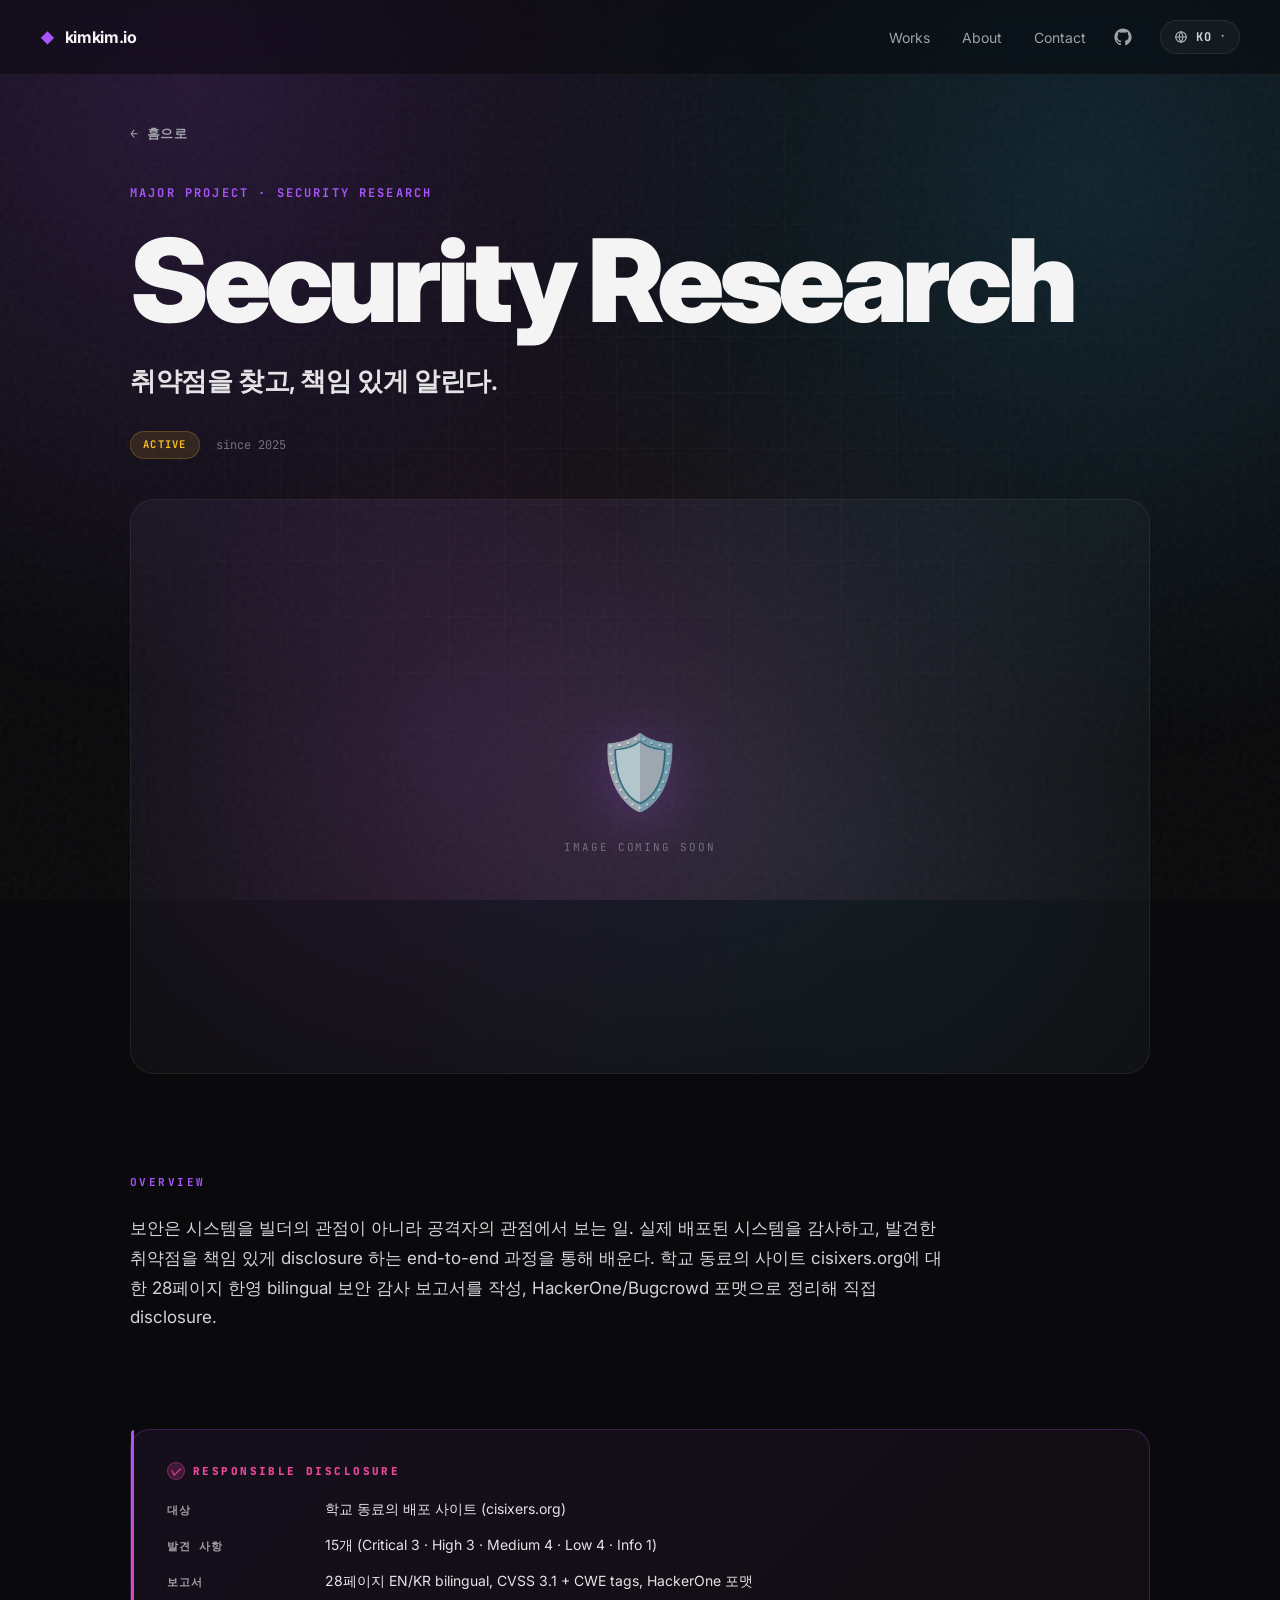
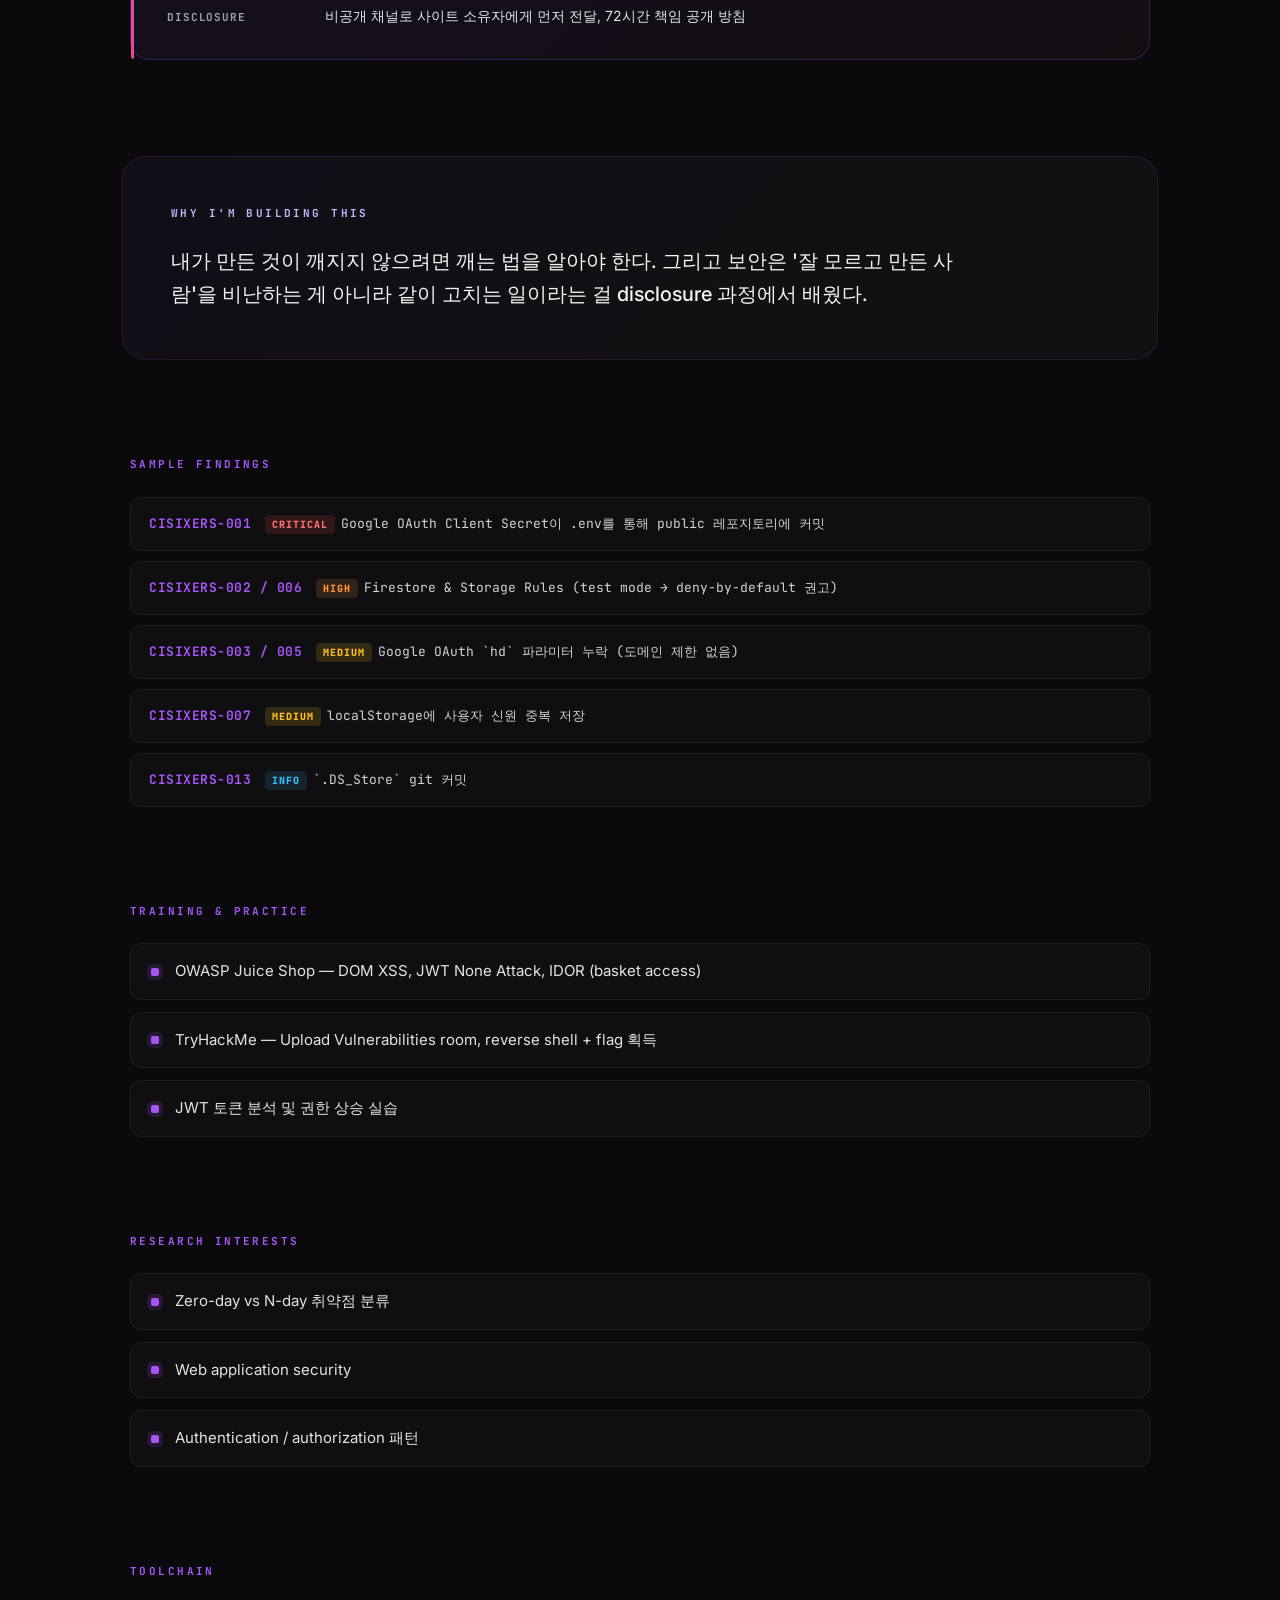
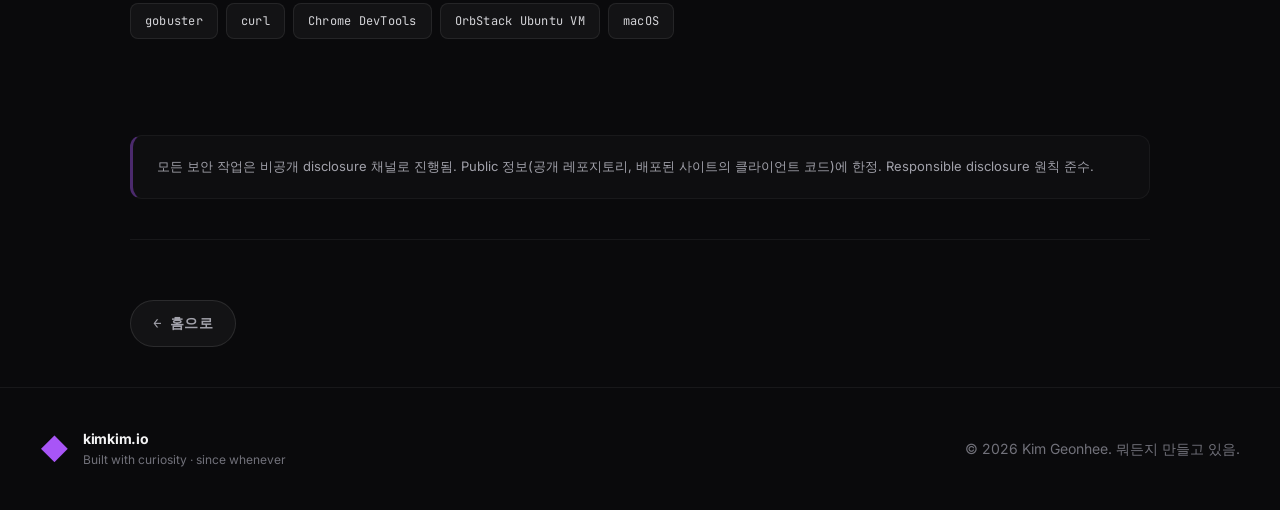
==== works/cybersecurity/index.html @ c0272403 "feat(phase2 step2): Orion · Cybersecurity · Hardware deep-dive 3종 작성 — Phase 2 종결 신규 컴포넌트 (deep-dive" ====
<!DOCTYPE html>
<html lang="ko">
<head>
<meta charset="UTF-8" />
<meta name="viewport" content="width=device-width, initial-scale=1.0" />
<title>Security Research — Kimkim.io</title>
<meta name="description" content="Finding vulnerabilities. Disclosing responsibly. 28-page bilingual audit on a peer's deployed website." />
<link rel="icon" type="image/png" href="/favicon.png" />
<link rel="apple-touch-icon" href="/favicon.png" />
<link rel="preconnect" href="https://fonts.googleapis.com">
<link rel="preconnect" href="https://fonts.gstatic.com" crossorigin>
<link href="https://fonts.googleapis.com/css2?family=Inter:wght@400;500;700;900&family=Pretendard:wght@400;500;700;900&family=JetBrains+Mono:wght@400;700&display=swap" rel="stylesheet">
<link rel="stylesheet" href="/styles.css" />
</head>
<body>

<div class="bg-grid"></div>
<div class="bg-gradient"></div>
<div class="bg-noise"></div>

<nav class="nav nav-placeholder" id="navHost" data-partial="/partials/nav.html"></nav>

<main class="deep-dive">

  <a href="/" class="deep-back">← <span data-i18n="deep.back">홈으로</span></a>

  <!-- hero -->
  <header class="deep-hero">
    <div class="deep-caption" data-i18n="cyber.caption">MAJOR PROJECT · SECURITY RESEARCH</div>
    <h1 class="deep-title">Security Research</h1>
    <p class="deep-subtitle" data-i18n="cyber.subtitle">취약점을 찾고, 책임 있게 알린다.</p>
    <div class="deep-meta">
      <span class="deep-status-badge deep-status-progress">ACTIVE</span>
      <span class="deep-year">since 2025</span>
    </div>
    <div class="deep-hero-visual">
      <div class="deep-visual-placeholder">
        <span class="deep-visual-emoji">🛡️</span>
        <span class="deep-visual-label">Image coming soon</span>
      </div>
    </div>
  </header>

  <!-- overview -->
  <section class="deep-section">
    <div class="deep-section-eyebrow">OVERVIEW</div>
    <p class="deep-prose" data-i18n="cyber.overview">보안은 시스템을 빌더의 관점이 아니라 공격자의 관점에서 보는 일. 실제 배포된 시스템을 감사하고, 발견한 취약점을 책임 있게 disclosure 하는 end-to-end 과정을 통해 배운다. 학교 동료의 사이트 cisixers.org에 대한 28페이지 한영 bilingual 보안 감사 보고서를 작성, HackerOne/Bugcrowd 포맷으로 정리해 직접 disclosure.</p>
  </section>

  <!-- RESPONSIBLE DISCLOSURE callout -->
  <aside class="deep-disclosure">
    <div class="deep-disclosure-eyebrow">RESPONSIBLE DISCLOSURE</div>
    <dl class="deep-disclosure-rows">
      <div class="deep-disclosure-row">
        <dt data-i18n="cyber.disclosure.target.label">대상</dt>
        <dd data-i18n="cyber.disclosure.target.value">학교 동료의 배포 사이트 (cisixers.org)</dd>
      </div>
      <div class="deep-disclosure-row">
        <dt data-i18n="cyber.disclosure.findings.label">발견 사항</dt>
        <dd data-i18n="cyber.disclosure.findings.value">15개 (Critical 3 · High 3 · Medium 4 · Low 4 · Info 1)</dd>
      </div>
      <div class="deep-disclosure-row">
        <dt data-i18n="cyber.disclosure.report.label">보고서</dt>
        <dd data-i18n="cyber.disclosure.report.value">28페이지 EN/KR bilingual, CVSS 3.1 + CWE tags, HackerOne 포맷</dd>
      </div>
      <div class="deep-disclosure-row">
        <dt data-i18n="cyber.disclosure.handoff.label">Disclosure</dt>
        <dd data-i18n="cyber.disclosure.handoff.value">비공개 채널로 사이트 소유자에게 먼저 전달, 72시간 책임 공개 방침</dd>
      </div>
    </dl>
  </aside>

  <!-- why -->
  <section class="deep-section deep-why">
    <div class="deep-section-eyebrow">WHY I'M BUILDING THIS</div>
    <p class="deep-prose deep-prose-large" data-i18n="cyber.why">내가 만든 것이 깨지지 않으려면 깨는 법을 알아야 한다. 그리고 보안은 '잘 모르고 만든 사람'을 비난하는 게 아니라 같이 고치는 일이라는 걸 disclosure 과정에서 배웠다.</p>
  </section>

  <!-- sample findings -->
  <section class="deep-section">
    <div class="deep-section-eyebrow">SAMPLE FINDINGS</div>
    <ul class="deep-findings">
      <li class="deep-finding">
        <span class="deep-finding-id">CISIXERS-001</span>
        <span><span class="deep-finding-sev critical">CRITICAL</span><span data-i18n="cyber.finding1">Google OAuth Client Secret이 .env를 통해 public 레포지토리에 커밋</span></span>
      </li>
      <li class="deep-finding">
        <span class="deep-finding-id">CISIXERS-002 / 006</span>
        <span><span class="deep-finding-sev high">HIGH</span><span data-i18n="cyber.finding2">Firestore & Storage Rules (test mode → deny-by-default 권고)</span></span>
      </li>
      <li class="deep-finding">
        <span class="deep-finding-id">CISIXERS-003 / 005</span>
        <span><span class="deep-finding-sev medium">MEDIUM</span><span data-i18n="cyber.finding3">Google OAuth `hd` 파라미터 누락 (도메인 제한 없음)</span></span>
      </li>
      <li class="deep-finding">
        <span class="deep-finding-id">CISIXERS-007</span>
        <span><span class="deep-finding-sev medium">MEDIUM</span><span data-i18n="cyber.finding4">localStorage에 사용자 신원 중복 저장</span></span>
      </li>
      <li class="deep-finding">
        <span class="deep-finding-id">CISIXERS-013</span>
        <span><span class="deep-finding-sev info">INFO</span><span data-i18n="cyber.finding5">`.DS_Store` git 커밋</span></span>
      </li>
    </ul>
  </section>

  <!-- training & practice -->
  <section class="deep-section">
    <div class="deep-section-eyebrow">TRAINING & PRACTICE</div>
    <ul class="deep-feature-list">
      <li data-i18n="cyber.train1">OWASP Juice Shop — DOM XSS, JWT None Attack, IDOR (basket access)</li>
      <li data-i18n="cyber.train2">TryHackMe — Upload Vulnerabilities room, reverse shell + flag 획득</li>
      <li data-i18n="cyber.train3">JWT 토큰 분석 및 권한 상승 실습</li>
    </ul>
  </section>

  <!-- research interests -->
  <section class="deep-section">
    <div class="deep-section-eyebrow">RESEARCH INTERESTS</div>
    <ul class="deep-feature-list">
      <li data-i18n="cyber.research1">Zero-day vs N-day 취약점 분류</li>
      <li data-i18n="cyber.research2">Web application security</li>
      <li data-i18n="cyber.research3">Authentication / authorization 패턴</li>
    </ul>
  </section>

  <!-- toolchain -->
  <section class="deep-section">
    <div class="deep-section-eyebrow">TOOLCHAIN</div>
    <div class="deep-stack">
      <span>gobuster</span>
      <span>curl</span>
      <span>Chrome DevTools</span>
      <span>OrbStack Ubuntu VM</span>
      <span>macOS</span>
    </div>
  </section>

  <!-- ethics note -->
  <aside class="deep-ethics" data-i18n="cyber.ethics">
    모든 보안 작업은 비공개 disclosure 채널로 진행됨. Public 정보(공개 레포지토리, 배포된 사이트의 클라이언트 코드)에 한정. Responsible disclosure 원칙 준수.
  </aside>

  <div class="deep-back-foot">
    <a href="/" class="deep-back-btn">← <span data-i18n="deep.back">홈으로</span></a>
  </div>

</main>

<footer class="footer footer-placeholder" id="footerHost" data-partial="/partials/footer.html"></footer>

<script src="/main.js"></script>
</body>
</html>
---- styles.css ----
/* ===== reset ===== */
*, *::before, *::after { box-sizing: border-box; margin: 0; padding: 0; }
html { scroll-behavior: smooth; }
body {
  font-family: 'Pretendard', 'Inter', -apple-system, BlinkMacSystemFont, sans-serif;
  background: #0a0a0c;
  color: #f4f4f5;
  line-height: 1.5;
  overflow-x: hidden;
  -webkit-font-smoothing: antialiased;
}
a { color: inherit; text-decoration: none; }
button { font: inherit; cursor: pointer; border: none; background: none; color: inherit; }

/* ===== background layers ===== */
.bg-grid {
  position: fixed; inset: 0; z-index: -3;
  background-image:
    linear-gradient(rgba(255,255,255,0.025) 1px, transparent 1px),
    linear-gradient(90deg, rgba(255,255,255,0.025) 1px, transparent 1px);
  background-size: 56px 56px;
  mask-image: radial-gradient(ellipse at center, black 30%, transparent 80%);
}
.bg-gradient {
  position: fixed; inset: 0; z-index: -2; pointer-events: none;
  background:
    radial-gradient(circle at 15% 10%, rgba(168, 85, 247, 0.18), transparent 45%),
    radial-gradient(circle at 85% 20%, rgba(56, 189, 248, 0.15), transparent 45%),
    radial-gradient(circle at 50% 90%, rgba(244, 114, 182, 0.12), transparent 50%);
}
.bg-noise {
  position: fixed; inset: 0; z-index: -1; pointer-events: none; opacity: 0.04;
  background-image: url("data:image/svg+xml,%3Csvg viewBox='0 0 200 200' xmlns='http://www.w3.org/2000/svg'%3E%3Cfilter id='n'%3E%3CfeTurbulence type='fractalNoise' baseFrequency='0.85' numOctaves='2'/%3E%3C/filter%3E%3Crect width='100%25' height='100%25' filter='url(%23n)'/%3E%3C/svg%3E");
}

/* ===== partial placeholders (FOUC prevention) ===== */
.nav-placeholder { min-height: 65px; }
.footer-placeholder { min-height: 88px; }
@media (max-width: 900px) {
  .nav-placeholder { min-height: 56px; }
  .footer-placeholder { min-height: 120px; }
}

/* ===== hero load animation ===== */
@keyframes heroFadeUp {
  from { opacity: 0; transform: translateY(28px); }
  to   { opacity: 1; transform: translateY(0); }
}
.nav,
.hero-eyebrow,
.hero-title .line,
.hero-sub,
.hero-cta,
.hero-stats {
  opacity: 0;
  animation: heroFadeUp .9s cubic-bezier(.2,.7,.3,1) forwards;
}
.nav                            { animation-delay: 0.05s; }
.hero-eyebrow                   { animation-delay: 0.20s; }
.hero-title .line:nth-child(1)  { animation-delay: 0.32s; }
.hero-title .line:nth-child(2)  { animation-delay: 0.46s; }
.hero-sub                       { animation-delay: 0.62s; }
.hero-cta                       { animation-delay: 0.76s; }
.hero-stats                     { animation-delay: 0.90s; }
@media (prefers-reduced-motion: reduce) {
  .nav, .hero-eyebrow, .hero-title .line, .hero-sub, .hero-cta, .hero-stats {
    opacity: 1; transform: none; animation: none;
  }
}

/* ===== nav ===== */
.nav {
  position: fixed; top: 0; left: 0; right: 0; z-index: 50;
  display: flex; justify-content: space-between; align-items: center;
  padding: 20px 40px;
  backdrop-filter: blur(20px) saturate(140%);
  background: rgba(10,10,12,0.55);
  border-bottom: 1px solid rgba(255,255,255,0.05);
}
.logo { display: flex; align-items: center; gap: 10px; font-weight: 700; font-size: 16px; letter-spacing: -0.02em; }
.logo-mark { color: #a855f7; font-size: 14px; animation: spin 8s linear infinite; display: inline-block; }
.logo-mark.big { font-size: 28px; }
@keyframes spin { to { transform: rotate(360deg); } }
.nav-right { display: flex; align-items: center; gap: 20px; }
.nav-github {
  display: inline-flex; align-items: center; justify-content: center;
  width: 34px; height: 34px;
  border-radius: 999px;
  color: #a1a1aa;
  background: transparent;
  border: 1px solid transparent;
  transition: color .2s, background .2s, border-color .2s, transform .2s;
}
.nav-github:hover {
  color: #fff;
  background: rgba(255,255,255,0.06);
  border-color: rgba(255,255,255,0.12);
  transform: translateY(-1px);
}
.nav-github svg { display: block; }
.nav-links { display: flex; gap: 32px; }
.nav-links a { font-size: 14px; color: #a1a1aa; transition: color .2s; }
.nav-links a:hover { color: #fff; }

/* ===== language switcher ===== */
.lang-switcher { position: relative; }
.lang-btn {
  display: inline-flex; align-items: center; gap: 8px;
  padding: 7px 13px;
  border-radius: 999px;
  background: rgba(255,255,255,0.04);
  border: 1px solid rgba(255,255,255,0.08);
  color: #d4d4d8;
  font-size: 12px;
  font-weight: 700;
  letter-spacing: 0.08em;
  font-family: 'JetBrains Mono', monospace;
  cursor: pointer;
  transition: background .2s, border-color .2s, color .2s;
}
.lang-btn:hover, .lang-btn[aria-expanded="true"] {
  background: rgba(255,255,255,0.08);
  border-color: rgba(255,255,255,0.18);
  color: #fff;
}
.lang-icon { display: inline-flex; align-items: center; opacity: 0.85; }
.lang-caret { font-size: 9px; opacity: 0.7; transition: transform .2s; }
.lang-btn[aria-expanded="true"] .lang-caret { transform: rotate(180deg); }

.lang-menu {
  position: absolute; top: calc(100% + 10px); right: 0;
  list-style: none;
  min-width: 200px;
  padding: 8px;
  background: rgba(15, 15, 18, 0.92);
  backdrop-filter: blur(20px) saturate(140%);
  border: 1px solid rgba(255,255,255,0.08);
  border-radius: 14px;
  box-shadow: 0 18px 50px rgba(0,0,0,0.5), 0 2px 8px rgba(0,0,0,0.3);
  z-index: 60;
  opacity: 0; transform: translateY(-6px);
  transition: opacity .18s ease, transform .18s ease;
  pointer-events: none;
}
.lang-switcher.open .lang-menu { opacity: 1; transform: translateY(0); pointer-events: auto; }
.lang-menu[hidden] { display: none; }
.lang-option {
  display: flex; align-items: center; gap: 18px;
  width: 100%;
  padding: 12px 14px;
  border-radius: 10px;
  background: transparent;
  color: #d4d4d8;
  font-size: 14px;
  font-weight: 500;
  text-align: left;
  cursor: pointer;
  transition: background .15s;
}
.lang-option:hover { background: rgba(255,255,255,0.06); }
.lang-option .lang-code {
  font-family: 'JetBrains Mono', monospace;
  font-size: 11px;
  font-weight: 700;
  letter-spacing: 0.12em;
  color: #f59e0b;
  min-width: 24px;
}
.lang-option .lang-name { color: #f4f4f5; }
.lang-option[aria-current="true"] { background: rgba(245, 158, 11, 0.08); }
.lang-option[aria-current="true"] .lang-name { color: #fff; }

/* ===== hero ===== */
.hero {
  position: relative;
  min-height: 100vh;
  display: flex; flex-direction: column; justify-content: center;
  padding: 140px 40px 80px;
  max-width: 1400px; margin: 0 auto;
}
.hero-bg {
  position: absolute;
  inset: -1px 0 0 0;
  z-index: -1;
  overflow: hidden;
  /* extend beyond hero edges to span full viewport width */
  left: 50%; right: 50%;
  margin-left: -50vw; margin-right: -50vw;
  width: 100vw;
  pointer-events: none;
}
.hero-bg img {
  width: 100%; height: 100%;
  object-fit: cover;
  object-position: center;
  filter: grayscale(25%) brightness(0.48) contrast(1.05) saturate(0.85) blur(2px);
  /* expand slightly so blur edges don't show */
  transform: scale(1.03);
}
.hero-bg-vignette {
  position: absolute; inset: 0;
  background:
    /* stronger radial vignette */
    radial-gradient(ellipse 70% 65% at 50% 45%, transparent 0%, rgba(10,10,12,0.55) 55%, rgba(10,10,12,0.9) 85%, #0a0a0c 100%),
    /* bottom fade so works section blends in */
    linear-gradient(180deg, transparent 0%, transparent 50%, rgba(10,10,12,0.6) 75%, rgba(10,10,12,0.95) 90%, #0a0a0c 100%),
    /* brand color tint */
    linear-gradient(135deg, rgba(168,85,247,0.14) 0%, transparent 45%, rgba(56,189,248,0.08) 100%);
}
.hero-eyebrow {
  display: inline-flex; align-items: center; gap: 10px;
  padding: 8px 16px; border-radius: 999px;
  background: rgba(255,255,255,0.04);
  border: 1px solid rgba(255,255,255,0.08);
  font-size: 13px; color: #d4d4d8;
  width: fit-content;
  margin-bottom: 32px;
}
.dot {
  width: 7px; height: 7px; border-radius: 50%;
  background: #4ade80;
  box-shadow: 0 0 12px #4ade80;
  animation: pulse 1.6s ease-in-out infinite;
}
@keyframes pulse {
  0%, 100% { opacity: 1; }
  50% { opacity: 0.4; }
}
.hero-title {
  font-size: clamp(48px, 9vw, 144px);
  font-weight: 900;
  line-height: 0.95;
  letter-spacing: -0.045em;
  margin-bottom: 36px;
}
.line { display: block; }
.gradient {
  background: linear-gradient(135deg, #a855f7 0%, #ec4899 40%, #38bdf8 100%);
  -webkit-background-clip: text;
  background-clip: text;
  color: transparent;
  background-size: 200% 200%;
  animation: gradient-shift 6s ease infinite;
}
@keyframes gradient-shift {
  0%, 100% { background-position: 0% 50%; }
  50% { background-position: 100% 50%; }
}
.hero-sub {
  font-size: clamp(16px, 1.6vw, 20px);
  color: #a1a1aa;
  max-width: 580px;
  margin-bottom: 48px;
  line-height: 1.6;
}
.hero-cta { display: flex; gap: 14px; margin-bottom: 80px; flex-wrap: wrap; }
.btn {
  display: inline-flex; align-items: center; gap: 10px;
  padding: 16px 28px; border-radius: 999px;
  font-size: 15px; font-weight: 600;
  transition: all .25s ease;
}
.btn-primary {
  background: #fff; color: #0a0a0c;
}
.btn-primary:hover {
  background: #f4f4f5;
  transform: translateY(-2px);
  box-shadow: 0 12px 30px rgba(255,255,255,0.15);
}
.btn-ghost {
  background: rgba(255,255,255,0.05);
  border: 1px solid rgba(255,255,255,0.1);
  color: #fff;
}
.btn-ghost:hover {
  background: rgba(255,255,255,0.08);
  border-color: rgba(255,255,255,0.2);
}
.arrow { transition: transform .25s ease; }
.btn:hover .arrow { transform: translateX(4px); }

.hero-stats {
  display: flex; gap: 64px;
  border-top: 1px solid rgba(255,255,255,0.08);
  padding-top: 32px;
}
.stat-num {
  font-size: 36px; font-weight: 900;
  letter-spacing: -0.04em;
  font-family: 'JetBrains Mono', monospace;
}
.stat-label {
  font-size: 12px; color: #71717a;
  text-transform: uppercase;
  letter-spacing: 0.15em;
  margin-top: 4px;
}

/* ===== ticker ===== */
.ticker {
  overflow: hidden;
  border-top: 1px solid rgba(255,255,255,0.08);
  border-bottom: 1px solid rgba(255,255,255,0.08);
  padding: 28px 0;
  background: rgba(255,255,255,0.015);
}
.ticker-track {
  display: flex; gap: 48px;
  white-space: nowrap;
  animation: ticker 40s linear infinite;
  font-size: 22px; font-weight: 700;
  letter-spacing: -0.01em;
}
.ticker-track span:nth-child(even) {
  color: #a855f7;
}
@keyframes ticker {
  to { transform: translateX(-50%); }
}

/* ===== sections ===== */
.section-header {
  max-width: 1400px; margin: 0 auto;
  padding: 0 40px;
  margin-bottom: 60px;
}
.section-eyebrow {
  font-size: 12px;
  color: #a855f7;
  letter-spacing: 0.2em;
  font-weight: 700;
  margin-bottom: 16px;
  font-family: 'JetBrains Mono', monospace;
}
.section-title {
  font-size: clamp(40px, 6vw, 72px);
  font-weight: 900;
  letter-spacing: -0.04em;
  line-height: 1;
}
.section-sub {
  color: #a1a1aa;
  margin-top: 16px;
  font-size: 18px;
}

/* ===== filter toggle ===== */
.filter-toggle {
  display: inline-flex; align-items: center; gap: 10px;
  margin-top: 24px;
  padding: 10px 18px;
  border-radius: 999px;
  background: rgba(255,255,255,0.04);
  border: 1px solid rgba(255,255,255,0.1);
  color: #d4d4d8;
  font-size: 13px;
  font-weight: 600;
  letter-spacing: -0.01em;
  font-family: 'Pretendard', 'Inter', sans-serif;
  cursor: pointer;
  transition: background .25s ease, border-color .25s ease, color .25s ease;
}
.filter-toggle:hover {
  background: rgba(255,255,255,0.08);
  border-color: rgba(255,255,255,0.2);
}
.filter-toggle .filter-dot {
  width: 8px; height: 8px; border-radius: 50%;
  background: #71717a;
  transition: background .25s ease, box-shadow .25s ease;
}
.filter-toggle[aria-pressed="true"] {
  background: rgba(74, 222, 128, 0.12);
  border-color: rgba(74, 222, 128, 0.35);
  color: #4ade80;
}
.filter-toggle[aria-pressed="true"] .filter-dot {
  background: #4ade80;
  box-shadow: 0 0 12px #4ade80;
}

/* ===== impact metrics ===== */
.impact {
  padding: 100px 0 40px;
}
.impact .section-header {
  margin-bottom: 40px;
}
.impact-grid {
  display: grid;
  grid-template-columns: repeat(5, 1fr);
  gap: 14px;
  max-width: 1400px;
  margin: 0 auto;
  padding: 0 40px;
}
.impact-card {
  position: relative;
  padding: 28px 22px;
  border-radius: 20px;
  background: rgba(255,255,255,0.025);
  border: 1px solid rgba(255,255,255,0.06);
  transition: background .25s, border-color .25s, transform .25s;
}
.impact-card:hover {
  background: rgba(255,255,255,0.05);
  border-color: rgba(255,255,255,0.14);
  transform: translateY(-3px);
}
.impact-num {
  font-family: 'JetBrains Mono', monospace;
  font-size: clamp(32px, 3.8vw, 52px);
  font-weight: 900;
  line-height: 1;
  letter-spacing: -0.04em;
  background: linear-gradient(135deg, #fff 0%, #a855f7 65%, #ec4899 100%);
  -webkit-background-clip: text;
  background-clip: text;
  color: transparent;
  margin-bottom: 14px;
}
.impact-num-suffix {
  font-size: 0.55em;
  color: #a855f7;
  -webkit-text-fill-color: #a855f7;
  margin-left: 2px;
}
.impact-label {
  font-size: 13px;
  font-weight: 700;
  color: #f4f4f5;
  letter-spacing: -0.01em;
  margin-bottom: 4px;
  line-height: 1.3;
}
.impact-meta {
  font-size: 11px;
  color: #71717a;
  font-family: 'JetBrains Mono', monospace;
  letter-spacing: 0.04em;
}

/* ===== major projects ===== */
.major {
  padding: 80px 0;
}
.major-grid {
  display: grid;
  grid-template-columns: repeat(2, 1fr);
  gap: 20px;
  max-width: 1400px;
  margin: 0 auto;
  padding: 0 40px;
}
.major-card {
  position: relative;
  display: flex;
  flex-direction: column;
  min-height: 340px;
  padding: 36px 36px 32px;
  border-radius: 28px;
  background: rgba(255,255,255,0.03);
  border: 1px solid rgba(255,255,255,0.08);
  overflow: hidden;
  isolation: isolate;
  transition: all .35s cubic-bezier(.2,.7,.3,1);
}
.major-card::before {
  content: '';
  position: absolute; inset: 0;
  background: radial-gradient(circle at var(--mx, 70%) var(--my, 20%), rgba(168,85,247,0.22), transparent 55%);
  opacity: 0; transition: opacity .3s;
  z-index: -1;
}
.major-card:hover {
  transform: translateY(-5px);
  background: rgba(255,255,255,0.05);
  border-color: rgba(255,255,255,0.18);
}
.major-card:hover::before { opacity: 1; }
.major-card-emoji {
  font-size: 56px;
  margin-bottom: 22px;
  filter: drop-shadow(0 6px 22px rgba(168,85,247,0.35));
}
.major-card-meta {
  display: flex; justify-content: space-between; align-items: center;
  margin-bottom: 14px;
}
.major-card-year {
  font-size: 12px;
  color: #71717a;
  font-family: 'JetBrains Mono', monospace;
}
.major-card-title {
  font-size: 36px;
  font-weight: 900;
  letter-spacing: -0.035em;
  margin-bottom: 10px;
  line-height: 1.05;
}
.major-card-tagline {
  font-size: 16px;
  font-weight: 600;
  color: #e4e4e7;
  letter-spacing: -0.01em;
  margin-bottom: 12px;
  line-height: 1.45;
}
.major-card-desc {
  font-size: 14px;
  color: #a1a1aa;
  line-height: 1.55;
  margin-bottom: 22px;
}
.major-card-stack {
  display: flex; gap: 6px; flex-wrap: wrap;
  margin-bottom: 22px;
}
.major-card-stack span {
  font-size: 10.5px;
  padding: 4px 9px;
  border-radius: 6px;
  background: rgba(255,255,255,0.04);
  color: #a1a1aa;
  border: 1px solid rgba(255,255,255,0.06);
  font-family: 'JetBrains Mono', monospace;
  letter-spacing: 0.02em;
}
.major-card-cta {
  margin-top: auto;
  display: inline-flex; align-items: center; gap: 8px;
  font-size: 13px;
  font-weight: 700;
  color: #a855f7;
  font-family: 'JetBrains Mono', monospace;
  letter-spacing: 0.08em;
  text-transform: uppercase;
}
.major-card:hover .major-card-cta .arrow { transform: translateX(4px); }
.major-card-cta .arrow { transition: transform .25s ease; }

/* ===== works grid ===== */
.works { padding: 120px 0; }
.grid {
  display: grid;
  grid-template-columns: repeat(3, 1fr);
  gap: 16px;
  max-width: 1400px;
  margin: 0 auto;
  padding: 0 40px;
}
.card {
  position: relative;
  padding: 32px;
  border-radius: 24px;
  background: rgba(255,255,255,0.025);
  border: 1px solid rgba(255,255,255,0.06);
  transition: all .35s cubic-bezier(.2,.7,.3,1);
  overflow: hidden;
  isolation: isolate;
}
.card::before {
  content: '';
  position: absolute; inset: 0;
  background: radial-gradient(circle at var(--mx, 50%) var(--my, 50%), rgba(168,85,247,0.18), transparent 50%);
  opacity: 0; transition: opacity .3s;
  z-index: -1;
}
.card:hover {
  transform: translateY(-4px);
  background: rgba(255,255,255,0.04);
  border-color: rgba(255,255,255,0.14);
}
.card:hover::before { opacity: 1; }

/* filter ON: dim non-playable cards (overrides reveal-on-scroll inline opacity) */
.grid.filter-playable .card:not([data-playable]) {
  opacity: 0.18 !important;
  filter: blur(2.5px) grayscale(60%);
  pointer-events: none;
  user-select: none;
}
.grid.filter-playable .card:not([data-playable])::before { opacity: 0 !important; }

/* filter ON: pull playable cards to the top, push non-playable down */
.grid.filter-playable .card[data-playable] { order: 0; }
.grid.filter-playable .card:not([data-playable]) { order: 1; }

/* fallback FLIP transition for browsers without View Transitions */
.grid .card { transition: transform .55s cubic-bezier(.2,.7,.3,1),
                          opacity .35s ease,
                          filter .35s ease,
                          background .35s ease,
                          border-color .35s ease; }
@media (prefers-reduced-motion: reduce) {
  .grid .card { transition: opacity .2s ease, filter .2s ease !important; }
}

/* View Transitions API: smooth root crossfade for the grid reorder */
@supports (view-transition-name: none) {
  ::view-transition-old(root),
  ::view-transition-new(root) {
    animation-duration: 0.55s;
    animation-timing-function: cubic-bezier(.2,.7,.3,1);
  }
}
.card-lg { grid-column: span 2; min-height: 320px; }
.card-emoji {
  font-size: 48px;
  margin-bottom: 24px;
  filter: drop-shadow(0 4px 18px rgba(168,85,247,0.3));
}
.card-lg .card-emoji { font-size: 72px; }
.card-meta {
  display: flex; justify-content: space-between; align-items: center;
  margin-bottom: 14px;
}
.tag {
  display: inline-block;
  padding: 4px 10px; border-radius: 999px;
  font-size: 10px; font-weight: 700;
  letter-spacing: 0.12em;
  background: rgba(255,255,255,0.06);
  color: #d4d4d8;
  font-family: 'JetBrains Mono', monospace;
}
.tag-live {
  background: rgba(74, 222, 128, 0.12);
  color: #4ade80;
}
.card-year {
  font-size: 12px;
  color: #71717a;
  font-family: 'JetBrains Mono', monospace;
}
.card-title {
  font-size: 28px;
  font-weight: 800;
  letter-spacing: -0.03em;
  margin-bottom: 6px;
}
.card-lg .card-title { font-size: 40px; }
.card-url {
  display: inline-block;
  font-family: 'JetBrains Mono', monospace;
  font-size: 12px;
  color: #71717a;
  margin-bottom: 14px;
  transition: color .25s ease;
}
.card:hover .card-url { color: #a855f7; }
.card-desc {
  color: #a1a1aa;
  font-size: 15px;
  line-height: 1.55;
  margin-bottom: 24px;
}
.card-lg .card-desc { font-size: 17px; max-width: 480px; }
.card-stack {
  display: flex; gap: 8px; flex-wrap: wrap;
}
.card-stack span {
  font-size: 11px;
  padding: 4px 10px;
  border-radius: 6px;
  background: rgba(255,255,255,0.04);
  color: #a1a1aa;
  border: 1px solid rgba(255,255,255,0.06);
  font-family: 'JetBrains Mono', monospace;
}

.more-soon {
  text-align: center;
  margin-top: 60px;
  color: #71717a;
  font-size: 18px;
  font-weight: 500;
}
.more-soon span {
  color: #a855f7;
  font-size: 24px;
  margin-right: 8px;
}

/* ===== content & beyond ===== */
.beyond {
  padding: 80px 0 120px;
}
.beyond-grid {
  display: grid;
  grid-template-columns: repeat(3, 1fr);
  gap: 16px;
  max-width: 1400px;
  margin: 0 auto;
  padding: 0 40px;
}
.beyond-card {
  position: relative;
  padding: 32px;
  border-radius: 24px;
  background: rgba(255,255,255,0.025);
  border: 1px solid rgba(255,255,255,0.06);
  display: flex; flex-direction: column;
  min-height: 280px;
  transition: all .3s cubic-bezier(.2,.7,.3,1);
}
.beyond-card:hover {
  background: rgba(255,255,255,0.045);
  border-color: rgba(255,255,255,0.14);
  transform: translateY(-3px);
}
.beyond-emoji {
  font-size: 40px;
  margin-bottom: 18px;
  filter: drop-shadow(0 4px 18px rgba(168,85,247,0.28));
}
.beyond-stat {
  position: absolute;
  top: 28px; right: 28px;
  font-family: 'JetBrains Mono', monospace;
  font-size: 28px;
  font-weight: 900;
  letter-spacing: -0.03em;
  background: linear-gradient(135deg, #fff 0%, #a855f7 100%);
  -webkit-background-clip: text;
  background-clip: text;
  color: transparent;
  line-height: 1;
}
.beyond-stat-suffix { font-size: 0.55em; color: #a855f7; -webkit-text-fill-color: #a855f7; }
.beyond-title {
  font-size: 26px;
  font-weight: 800;
  letter-spacing: -0.03em;
  margin-bottom: 8px;
}
.beyond-tagline {
  font-size: 14px;
  font-weight: 600;
  color: #d4d4d8;
  margin-bottom: 10px;
  line-height: 1.45;
}
.beyond-desc {
  font-size: 13.5px;
  color: #a1a1aa;
  line-height: 1.55;
  margin-bottom: 18px;
}
.beyond-meta { margin-top: auto; }
.beyond-meta .tag {
  display: inline-block;
  padding: 4px 10px;
  border-radius: 999px;
  font-size: 10px;
  font-weight: 700;
  letter-spacing: 0.12em;
  background: rgba(255,255,255,0.06);
  color: #d4d4d8;
  font-family: 'JetBrains Mono', monospace;
}

/* ===== beyond card: clickable variant (cube modal trigger) ===== */
.beyond-card-clickable { cursor: pointer; }
.beyond-card-clickable:focus-visible {
  outline: 2px solid #a855f7;
  outline-offset: 4px;
}
.beyond-play-indicator {
  position: absolute;
  top: 24px; right: 24px;
  width: 32px; height: 32px;
  display: flex; align-items: center; justify-content: center;
  border-radius: 50%;
  background: rgba(168, 85, 247, 0.22);
  border: 1px solid rgba(168, 85, 247, 0.42);
  color: #fff;
  opacity: 0;
  transform: translateY(-4px);
  transition: opacity .25s ease, transform .25s ease;
  pointer-events: none;
}
.beyond-play-indicator svg { margin-left: 2px; }
.beyond-card-clickable:hover .beyond-stat,
.beyond-card-clickable:focus-visible .beyond-stat {
  opacity: 0;
  transition: opacity .2s ease;
}
.beyond-card-clickable:hover .beyond-play-indicator,
.beyond-card-clickable:focus-visible .beyond-play-indicator {
  opacity: 1;
  transform: translateY(0);
}

/* ===== cube modal ===== */
.cube-modal {
  position: fixed; inset: 0;
  z-index: 100;
  display: flex; align-items: center; justify-content: center;
  padding: 40px 24px;
}
.cube-modal[hidden] { display: none; }
.cube-modal-backdrop {
  position: absolute; inset: 0;
  background: rgba(0,0,0,0.92);
  backdrop-filter: blur(8px) saturate(120%);
  -webkit-backdrop-filter: blur(8px) saturate(120%);
  opacity: 0;
  animation: cubeBackdropIn .2s ease forwards;
}
.cube-modal-container {
  position: relative;
  z-index: 1;
  width: 90%;
  max-width: 1100px;
  display: flex; flex-direction: column;
  gap: 18px;
  transform: scale(0.95);
  opacity: 0;
  animation: cubeContainerIn .24s cubic-bezier(0.16, 1, 0.3, 1) forwards;
}
.cube-modal.is-closing .cube-modal-backdrop { animation: cubeBackdropOut .18s ease forwards; }
.cube-modal.is-closing .cube-modal-container { animation: cubeContainerOut .18s cubic-bezier(0.16, 1, 0.3, 1) forwards; }
@keyframes cubeBackdropIn  { to { opacity: 1; } }
@keyframes cubeBackdropOut { from { opacity: 1; } to { opacity: 0; } }
@keyframes cubeContainerIn  { to { opacity: 1; transform: scale(1); } }
@keyframes cubeContainerOut { from { opacity: 1; transform: scale(1); } to { opacity: 0; transform: scale(0.95); } }

.cube-modal-close {
  position: absolute;
  top: -44px; right: 0;
  width: 36px; height: 36px;
  display: flex; align-items: center; justify-content: center;
  border-radius: 999px;
  background: rgba(255,255,255,0.08);
  border: 1px solid rgba(255,255,255,0.12);
  color: #fff;
  cursor: pointer;
  transition: background .2s, transform .2s;
}
.cube-modal-close:hover { background: rgba(255,255,255,0.16); transform: scale(1.05); }
.cube-modal-close:focus-visible { outline: 2px solid #a855f7; outline-offset: 2px; }

.cube-modal-header { display: flex; flex-direction: column; gap: 6px; }
.cube-modal-caption {
  font-size: 11px;
  font-weight: 700;
  letter-spacing: 0.18em;
  color: #a855f7;
  font-family: 'JetBrains Mono', monospace;
}
.cube-modal-title {
  font-size: clamp(24px, 3vw, 36px);
  font-weight: 900;
  letter-spacing: -0.03em;
  color: #f4f4f5;
  line-height: 1.05;
}

.cube-modal-tabs { display: flex; gap: 4px; }
.cube-modal-tab {
  position: relative;
  padding: 10px 18px 12px;
  border: 0;
  background: transparent;
  color: #71717a;
  font-size: 13px;
  font-weight: 700;
  letter-spacing: 0.08em;
  font-family: 'JetBrains Mono', monospace;
  cursor: pointer;
  transition: color .2s ease;
}
.cube-modal-tab::after {
  content: '';
  position: absolute;
  left: 18px; right: 18px; bottom: 0;
  height: 2px;
  background: transparent;
  border-radius: 2px;
  transition: background .25s ease;
}
.cube-modal-tab:hover { color: #d4d4d8; }
.cube-modal-tab.is-active { color: #fff; }
.cube-modal-tab.is-active::after { background: #a855f7; }
.cube-modal-tab:focus-visible { outline: 2px solid #a855f7; outline-offset: 2px; border-radius: 4px; }

.cube-modal-player {
  position: relative;
  width: 100%;
  aspect-ratio: 16 / 9;
  border-radius: 16px;
  overflow: hidden;
  background: #000;
  box-shadow: 0 30px 80px rgba(0,0,0,0.6), 0 6px 20px rgba(0,0,0,0.5);
}
.cube-modal-video {
  width: 100%; height: 100%;
  display: block;
  object-fit: contain;
  background: #000;
  transition: opacity .15s ease;
}
.cube-modal-video.is-swapping { opacity: 0; }

body.cube-modal-open { overflow: hidden; }

@media (max-width: 768px) {
  .cube-modal { padding: 0; }
  .cube-modal-container {
    width: 100%;
    height: 100%;
    max-width: none;
    padding: 60px 16px 24px;
    justify-content: center;
    gap: 14px;
  }
  .cube-modal-close { top: 16px; right: 16px; }
  .cube-modal-header { padding: 0 4px; }
  .cube-modal-tabs { padding: 0 4px; }
  .cube-modal-player { border-radius: 12px; }
}

@media (prefers-reduced-motion: reduce) {
  .cube-modal-backdrop, .cube-modal-container { animation-duration: 0.01s !important; }
  .cube-modal-video { transition: none; }
}

/* ===== about ===== */
.about {
  padding: 120px 40px;
  max-width: 1400px;
  margin: 0 auto;
}
.about-grid {
  display: grid;
  grid-template-columns: 1fr 1.4fr;
  gap: 80px;
  align-items: start;
}
.about-right p {
  font-size: 18px;
  color: #d4d4d8;
  line-height: 1.75;
  margin-bottom: 24px;
}
.about-right em {
  color: #a855f7;
  font-style: normal;
  font-weight: 600;
}

/* ===== contact ===== */
.contact {
  padding: 160px 40px;
  text-align: center;
  border-top: 1px solid rgba(255,255,255,0.08);
}
.contact-title {
  font-size: clamp(48px, 8vw, 112px);
  font-weight: 900;
  letter-spacing: -0.045em;
  line-height: 1;
  margin-bottom: 24px;
}
.contact-sub {
  color: #a1a1aa;
  font-size: 18px;
  margin-bottom: 48px;
}
.contact-mail {
  display: inline-flex; align-items: center; gap: 12px;
  font-size: clamp(20px, 3vw, 32px);
  font-weight: 700;
  padding: 18px 36px;
  border-radius: 999px;
  background: rgba(255,255,255,0.04);
  border: 1px solid rgba(255,255,255,0.1);
  transition: all .25s;
  font-family: 'JetBrains Mono', monospace;
}
.contact-mail:hover {
  background: rgba(255,255,255,0.08);
  transform: translateY(-2px);
}
.contact-mail:hover .arrow { transform: translate(4px, -4px); }
.contact-mail-placeholder {
  color: #71717a;
  cursor: default;
  pointer-events: none;
  border-style: dashed;
}
.contact-socials {
  margin-top: 36px;
  color: #71717a;
  font-size: 15px;
}
.contact-socials a {
  color: #d4d4d8;
  transition: color .2s;
}
.contact-socials a:hover { color: #a855f7; }
.contact-socials span { margin: 0 12px; }

/* ===== footer ===== */
.footer {
  display: flex; justify-content: space-between; align-items: center;
  padding: 40px;
  border-top: 1px solid rgba(255,255,255,0.06);
  font-size: 14px;
  color: #71717a;
}
.footer-left {
  display: flex; align-items: center; gap: 14px;
}
.footer-brand {
  color: #f4f4f5;
  font-weight: 700;
  letter-spacing: -0.02em;
}
.footer-tag {
  font-size: 12px;
  margin-top: 2px;
}

/* ============================================
   ===== DEEP-DIVE (project sub-pages) ========
   ============================================ */
.deep-dive {
  max-width: 1100px;
  margin: 0 auto;
  padding: 120px 40px 40px;
}

.deep-back, .deep-back-btn {
  display: inline-flex; align-items: center; gap: 8px;
  font-size: 13px;
  font-weight: 600;
  color: #a1a1aa;
  font-family: 'JetBrains Mono', monospace;
  letter-spacing: 0.04em;
  transition: color .2s, transform .2s;
  margin-bottom: 40px;
}
.deep-back:hover, .deep-back-btn:hover { color: #a855f7; transform: translateX(-2px); }

/* ----- hero block ----- */
.deep-hero { margin-bottom: 100px; }
.deep-caption {
  font-size: 12px;
  font-weight: 700;
  letter-spacing: 0.18em;
  color: #a855f7;
  font-family: 'JetBrains Mono', monospace;
  margin-bottom: 24px;
}
.deep-title {
  font-size: clamp(56px, 9vw, 120px);
  font-weight: 900;
  letter-spacing: -0.045em;
  line-height: 0.95;
  margin-bottom: 28px;
}
.deep-subtitle {
  font-size: clamp(18px, 2.2vw, 26px);
  font-weight: 600;
  color: #e4e4e7;
  line-height: 1.4;
  letter-spacing: -0.015em;
  max-width: 820px;
  margin-bottom: 32px;
}
.deep-meta {
  display: flex; gap: 10px; flex-wrap: wrap; align-items: center;
  margin-bottom: 40px;
}

/* ----- status badges (3 variants) ----- */
.deep-status-badge {
  display: inline-block;
  padding: 5px 12px;
  border-radius: 999px;
  font-size: 10.5px;
  font-weight: 700;
  letter-spacing: 0.12em;
  font-family: 'JetBrains Mono', monospace;
  border: 1px solid transparent;
}
.deep-status-shipped {
  background: rgba(74, 222, 128, 0.12);
  color: #4ade80;
  border-color: rgba(74, 222, 128, 0.22);
}
.deep-status-progress {
  background: rgba(251, 191, 36, 0.12);
  color: #fbbf24;
  border-color: rgba(251, 191, 36, 0.22);
}
.deep-status-planning {
  background: rgba(161, 161, 170, 0.10);
  color: #a1a1aa;
  border-color: rgba(255, 255, 255, 0.10);
}
.deep-year {
  font-size: 12px;
  color: #71717a;
  font-family: 'JetBrains Mono', monospace;
  margin-left: 6px;
}

/* ----- hero visual placeholder ----- */
.deep-hero-visual {
  width: 100%;
  border-radius: 24px;
  overflow: hidden;
  background: rgba(255,255,255,0.025);
  border: 1px solid rgba(255,255,255,0.07);
}
.deep-visual-placeholder {
  aspect-ratio: 16 / 9;
  display: flex; flex-direction: column; align-items: center; justify-content: center;
  gap: 14px;
  background:
    radial-gradient(circle at 30% 40%, rgba(168, 85, 247, 0.12), transparent 60%),
    radial-gradient(circle at 70% 60%, rgba(56, 189, 248, 0.08), transparent 60%);
}
.deep-visual-emoji {
  font-size: 72px;
  filter: drop-shadow(0 8px 28px rgba(168, 85, 247, 0.35));
  opacity: 0.85;
}
.deep-visual-label {
  font-size: 11px;
  color: #71717a;
  font-family: 'JetBrains Mono', monospace;
  letter-spacing: 0.18em;
  text-transform: uppercase;
}

/* ----- generic section ----- */
.deep-section { margin-bottom: 96px; }
.deep-section-eyebrow {
  font-size: 11px;
  font-weight: 700;
  letter-spacing: 0.22em;
  color: #a855f7;
  font-family: 'JetBrains Mono', monospace;
  margin-bottom: 24px;
}
.deep-prose {
  font-size: 17px;
  color: #d4d4d8;
  line-height: 1.75;
  max-width: 820px;
}
.deep-prose-large {
  font-size: 20px;
  color: #f4f4f5;
  line-height: 1.65;
  font-weight: 500;
}

/* ----- "why" section: subtle elevation card ----- */
.deep-why {
  padding: 48px;
  border-radius: 24px;
  background: linear-gradient(135deg, rgba(168, 85, 247, 0.05) 0%, rgba(255,255,255,0.03) 70%);
  border: 1px solid rgba(168, 85, 247, 0.14);
  margin-left: -8px; margin-right: -8px;
}
.deep-why .deep-section-eyebrow { color: #c4b5fd; }

/* ----- feature / next list ----- */
.deep-feature-list {
  list-style: none;
  display: flex; flex-direction: column;
  gap: 12px;
}
.deep-feature-list li {
  position: relative;
  padding: 16px 20px 16px 44px;
  border-radius: 12px;
  background: rgba(255,255,255,0.025);
  border: 1px solid rgba(255,255,255,0.06);
  font-size: 15px;
  color: #e4e4e7;
  line-height: 1.5;
  transition: background .2s, border-color .2s;
}
.deep-feature-list li:hover { background: rgba(255,255,255,0.045); border-color: rgba(255,255,255,0.12); }
.deep-feature-list li::before {
  content: '';
  position: absolute;
  left: 20px; top: 50%; transform: translateY(-50%);
  width: 8px; height: 8px;
  border-radius: 2px;
  background: #a855f7;
  box-shadow: 0 0 0 4px rgba(168, 85, 247, 0.15);
}

/* ----- stack (monospace chips) ----- */
.deep-stack {
  display: flex; gap: 8px; flex-wrap: wrap;
}
.deep-stack span {
  font-family: 'JetBrains Mono', monospace;
  font-size: 12px;
  padding: 8px 14px;
  border-radius: 8px;
  background: rgba(255,255,255,0.04);
  color: #d4d4d8;
  border: 1px solid rgba(255,255,255,0.08);
  letter-spacing: 0.02em;
}

/* ----- timeline ----- */
.deep-timeline {
  list-style: none;
  position: relative;
  padding-left: 32px;
}
.deep-timeline::before {
  content: '';
  position: absolute;
  left: 5px; top: 12px; bottom: 12px;
  width: 1px;
  background: linear-gradient(to bottom, rgba(168, 85, 247, 0.3), rgba(255, 255, 255, 0.06));
}
.deep-timeline-item {
  position: relative;
  display: grid;
  grid-template-columns: 130px 1fr;
  gap: 24px;
  padding: 14px 0;
  align-items: baseline;
}
.deep-timeline-item::before {
  content: '';
  position: absolute;
  left: -32px; top: 20px;
  width: 11px; height: 11px;
  border-radius: 50%;
  background: #a855f7;
  box-shadow: 0 0 0 4px rgba(168, 85, 247, 0.18);
}
.deep-timeline-when {
  font-family: 'JetBrains Mono', monospace;
  font-size: 12px;
  font-weight: 700;
  color: #a855f7;
  letter-spacing: 0.06em;
}
.deep-timeline-what {
  font-size: 15px;
  color: #e4e4e7;
  line-height: 1.55;
}

/* ----- links list ----- */
.deep-links { list-style: none; display: flex; flex-direction: column; gap: 8px; }
.deep-links a {
  display: inline-flex; align-items: center; gap: 6px;
  font-family: 'JetBrains Mono', monospace;
  font-size: 14px;
  color: #a855f7;
  padding: 6px 0;
  border-bottom: 1px solid transparent;
  transition: border-color .2s, color .2s;
  width: fit-content;
}
.deep-links a:hover { color: #c4b5fd; border-bottom-color: rgba(168,85,247,0.4); }

/* ----- version badge (Orion timeline) ----- */
.deep-version-tag {
  display: inline-block;
  font-family: 'JetBrains Mono', monospace;
  font-size: 10.5px;
  font-weight: 800;
  letter-spacing: 0.08em;
  padding: 3px 8px;
  border-radius: 6px;
  margin-right: 8px;
  border: 1px solid transparent;
  vertical-align: middle;
}
.deep-version-V { background: rgba(161,161,170,0.10); color: #a1a1aa; border-color: rgba(255,255,255,0.10); }
.deep-version-C { background: rgba(56, 189, 248, 0.12); color: #38bdf8; border-color: rgba(56, 189, 248, 0.22); }
.deep-version-O { background: rgba(168, 85, 247, 0.15); color: #c4b5fd; border-color: rgba(168, 85, 247, 0.32); }

/* ----- disclosure callout (Cybersecurity) ----- */
.deep-disclosure {
  position: relative;
  padding: 32px 36px;
  border-radius: 20px;
  background:
    linear-gradient(135deg, rgba(168, 85, 247, 0.07) 0%, rgba(244, 114, 182, 0.04) 100%);
  border: 1px solid rgba(168, 85, 247, 0.25);
  margin-bottom: 96px;
}
.deep-disclosure::before {
  content: '';
  position: absolute;
  top: 0; left: 0; bottom: 0;
  width: 3px;
  background: linear-gradient(to bottom, #a855f7, #ec4899);
  border-radius: 20px 0 0 20px;
}
.deep-disclosure-eyebrow {
  display: flex; align-items: center; gap: 8px;
  font-size: 11px;
  font-weight: 800;
  letter-spacing: 0.22em;
  color: #ec4899;
  font-family: 'JetBrains Mono', monospace;
  margin-bottom: 18px;
}
.deep-disclosure-eyebrow::before {
  content: '✓';
  display: inline-flex; align-items: center; justify-content: center;
  width: 18px; height: 18px;
  border-radius: 50%;
  background: rgba(236, 72, 153, 0.2);
  border: 1px solid rgba(236, 72, 153, 0.4);
  color: #ec4899;
  font-size: 11px;
  font-weight: 900;
  letter-spacing: 0;
}
.deep-disclosure-rows { display: grid; gap: 14px; }
.deep-disclosure-row {
  display: grid;
  grid-template-columns: 140px 1fr;
  gap: 18px;
  align-items: baseline;
  font-size: 14px;
  line-height: 1.55;
}
.deep-disclosure-row dt {
  font-family: 'JetBrains Mono', monospace;
  font-size: 11px;
  font-weight: 700;
  letter-spacing: 0.08em;
  color: #a1a1aa;
  text-transform: uppercase;
}
.deep-disclosure-row dd { color: #e4e4e7; }

/* ----- finding cards (Cybersecurity sample findings) ----- */
.deep-findings {
  list-style: none;
  display: flex; flex-direction: column;
  gap: 10px;
}
.deep-finding {
  padding: 16px 18px;
  border-radius: 12px;
  background: rgba(255,255,255,0.025);
  border: 1px solid rgba(255,255,255,0.06);
  font-family: 'JetBrains Mono', monospace;
  font-size: 13px;
  color: #d4d4d8;
  line-height: 1.5;
  display: grid;
  grid-template-columns: auto 1fr;
  gap: 14px;
  align-items: baseline;
  transition: background .2s, border-color .2s;
}
.deep-finding:hover { background: rgba(255,255,255,0.045); border-color: rgba(255,255,255,0.12); }
.deep-finding-id {
  color: #a855f7;
  font-weight: 700;
  letter-spacing: 0.04em;
  white-space: nowrap;
}
.deep-finding-sev {
  display: inline-block;
  font-size: 10px;
  font-weight: 800;
  letter-spacing: 0.1em;
  padding: 2px 7px;
  border-radius: 4px;
  margin-right: 6px;
}
.deep-finding-sev.critical { background: rgba(239, 68, 68, 0.15); color: #f87171; }
.deep-finding-sev.high     { background: rgba(251, 146, 60, 0.15); color: #fb923c; }
.deep-finding-sev.medium   { background: rgba(251, 191, 36, 0.15); color: #fbbf24; }
.deep-finding-sev.low      { background: rgba(161, 161, 170, 0.12); color: #a1a1aa; }
.deep-finding-sev.info     { background: rgba(56, 189, 248, 0.12); color: #38bdf8; }

/* ----- ethics footnote ----- */
.deep-ethics {
  margin-top: 60px;
  padding: 20px 24px;
  border-radius: 12px;
  background: rgba(255,255,255,0.02);
  border: 1px solid rgba(255,255,255,0.05);
  border-left: 3px solid rgba(168, 85, 247, 0.4);
  font-size: 13px;
  color: #a1a1aa;
  line-height: 1.65;
}

/* ----- hardware sub-project grid ----- */
.deep-subgrid-section { margin-bottom: 96px; }
.deep-subgrid-group { margin-bottom: 40px; }
.deep-subgrid-group:last-child { margin-bottom: 0; }
.deep-subgrid-group-label {
  font-family: 'JetBrains Mono', monospace;
  font-size: 11px;
  font-weight: 700;
  letter-spacing: 0.18em;
  color: #71717a;
  margin-bottom: 16px;
  display: flex; align-items: center; gap: 12px;
}
.deep-subgrid-group-label::after {
  content: '';
  flex: 1;
  height: 1px;
  background: linear-gradient(to right, rgba(255,255,255,0.1), transparent);
}
.deep-subgrid {
  display: grid;
  grid-template-columns: repeat(2, 1fr);
  gap: 14px;
}
.deep-subcard {
  display: flex; flex-direction: column;
  padding: 24px;
  border-radius: 16px;
  background: rgba(255,255,255,0.025);
  border: 1px solid rgba(255,255,255,0.06);
  transition: background .25s, border-color .25s, transform .25s;
  text-decoration: none;
  color: inherit;
}
.deep-subcard:hover {
  background: rgba(255,255,255,0.045);
  border-color: rgba(255,255,255,0.14);
  transform: translateY(-3px);
}
.deep-subcard-icon {
  font-size: 32px;
  margin-bottom: 16px;
  filter: drop-shadow(0 4px 14px rgba(168, 85, 247, 0.25));
}
.deep-subcard-meta { display: flex; gap: 8px; margin-bottom: 10px; }
.deep-subcard-title {
  font-size: 17px;
  font-weight: 800;
  letter-spacing: -0.02em;
  margin-bottom: 8px;
  color: #f4f4f5;
  line-height: 1.3;
}
.deep-subcard-desc {
  font-size: 13.5px;
  color: #a1a1aa;
  line-height: 1.55;
  margin-bottom: 16px;
  flex: 1;
}
.deep-subcard-stack {
  display: flex; gap: 6px; flex-wrap: wrap;
  margin-top: auto;
}
.deep-subcard-stack span {
  font-family: 'JetBrains Mono', monospace;
  font-size: 10.5px;
  padding: 3px 8px;
  border-radius: 5px;
  background: rgba(255,255,255,0.04);
  color: #a1a1aa;
  border: 1px solid rgba(255,255,255,0.06);
}

@media (max-width: 900px) {
  .deep-subgrid { grid-template-columns: 1fr; }
  .deep-disclosure { padding: 24px 22px; }
  .deep-disclosure-row { grid-template-columns: 1fr; gap: 2px; }
  .deep-finding { grid-template-columns: 1fr; gap: 6px; }
}

.deep-back-foot {
  margin-top: 40px; padding-top: 60px;
  border-top: 1px solid rgba(255,255,255,0.06);
}
.deep-back-btn {
  margin-bottom: 0;
  font-size: 14px;
  padding: 12px 22px;
  border-radius: 999px;
  background: rgba(255,255,255,0.04);
  border: 1px solid rgba(255,255,255,0.1);
}
.deep-back-btn:hover {
  background: rgba(255,255,255,0.08);
  border-color: rgba(168,85,247,0.3);
  transform: translateX(-3px);
  color: #fff;
}

/* mobile */
@media (max-width: 900px) {
  .deep-dive { padding: 100px 24px 24px; }
  .deep-hero { margin-bottom: 60px; }
  .deep-section { margin-bottom: 60px; }
  .deep-why { padding: 32px 24px; margin-left: 0; margin-right: 0; }
  .deep-timeline { padding-left: 26px; }
  .deep-timeline-item { grid-template-columns: 1fr; gap: 4px; padding: 12px 0; }
  .deep-timeline-item::before { left: -26px; top: 18px; }
  .deep-visual-emoji { font-size: 52px; }
}

/* ===== responsive ===== */
@media (max-width: 1100px) {
  .impact-grid { grid-template-columns: repeat(3, 1fr); }
  .impact-card:nth-child(4) { grid-column: 1 / span 2; }
  .impact-card:nth-child(5) { grid-column: 3 / span 1; }
}
@media (max-width: 900px) {
  .grid { grid-template-columns: 1fr; }
  .card-lg { grid-column: span 1; min-height: auto; }
  .about-grid { grid-template-columns: 1fr; gap: 40px; }
  .nav { padding: 16px 24px; }
  .nav-links { gap: 20px; }
  .hero { padding: 100px 24px 60px; }
  .hero-stats { gap: 32px; }
  .stat-num { font-size: 28px; }
  .section-header, .works, .about, .contact { padding-left: 24px; padding-right: 24px; }
  .footer { padding: 32px 24px; flex-direction: column; gap: 16px; text-align: center; }
  .impact-grid { grid-template-columns: repeat(2, 1fr); gap: 12px; padding: 0 24px; }
  .impact-card:nth-child(n) { grid-column: auto; }
  .impact-card:nth-child(5) { grid-column: 1 / span 2; }
  .impact-card { padding: 22px 18px; }
  .major-grid { grid-template-columns: 1fr; padding: 0 24px; }
  .major-card { min-height: auto; padding: 28px 24px; }
  .major-card-title { font-size: 30px; }
  .beyond-grid { grid-template-columns: 1fr; padding: 0 24px; }
  .beyond-card { min-height: auto; }
}
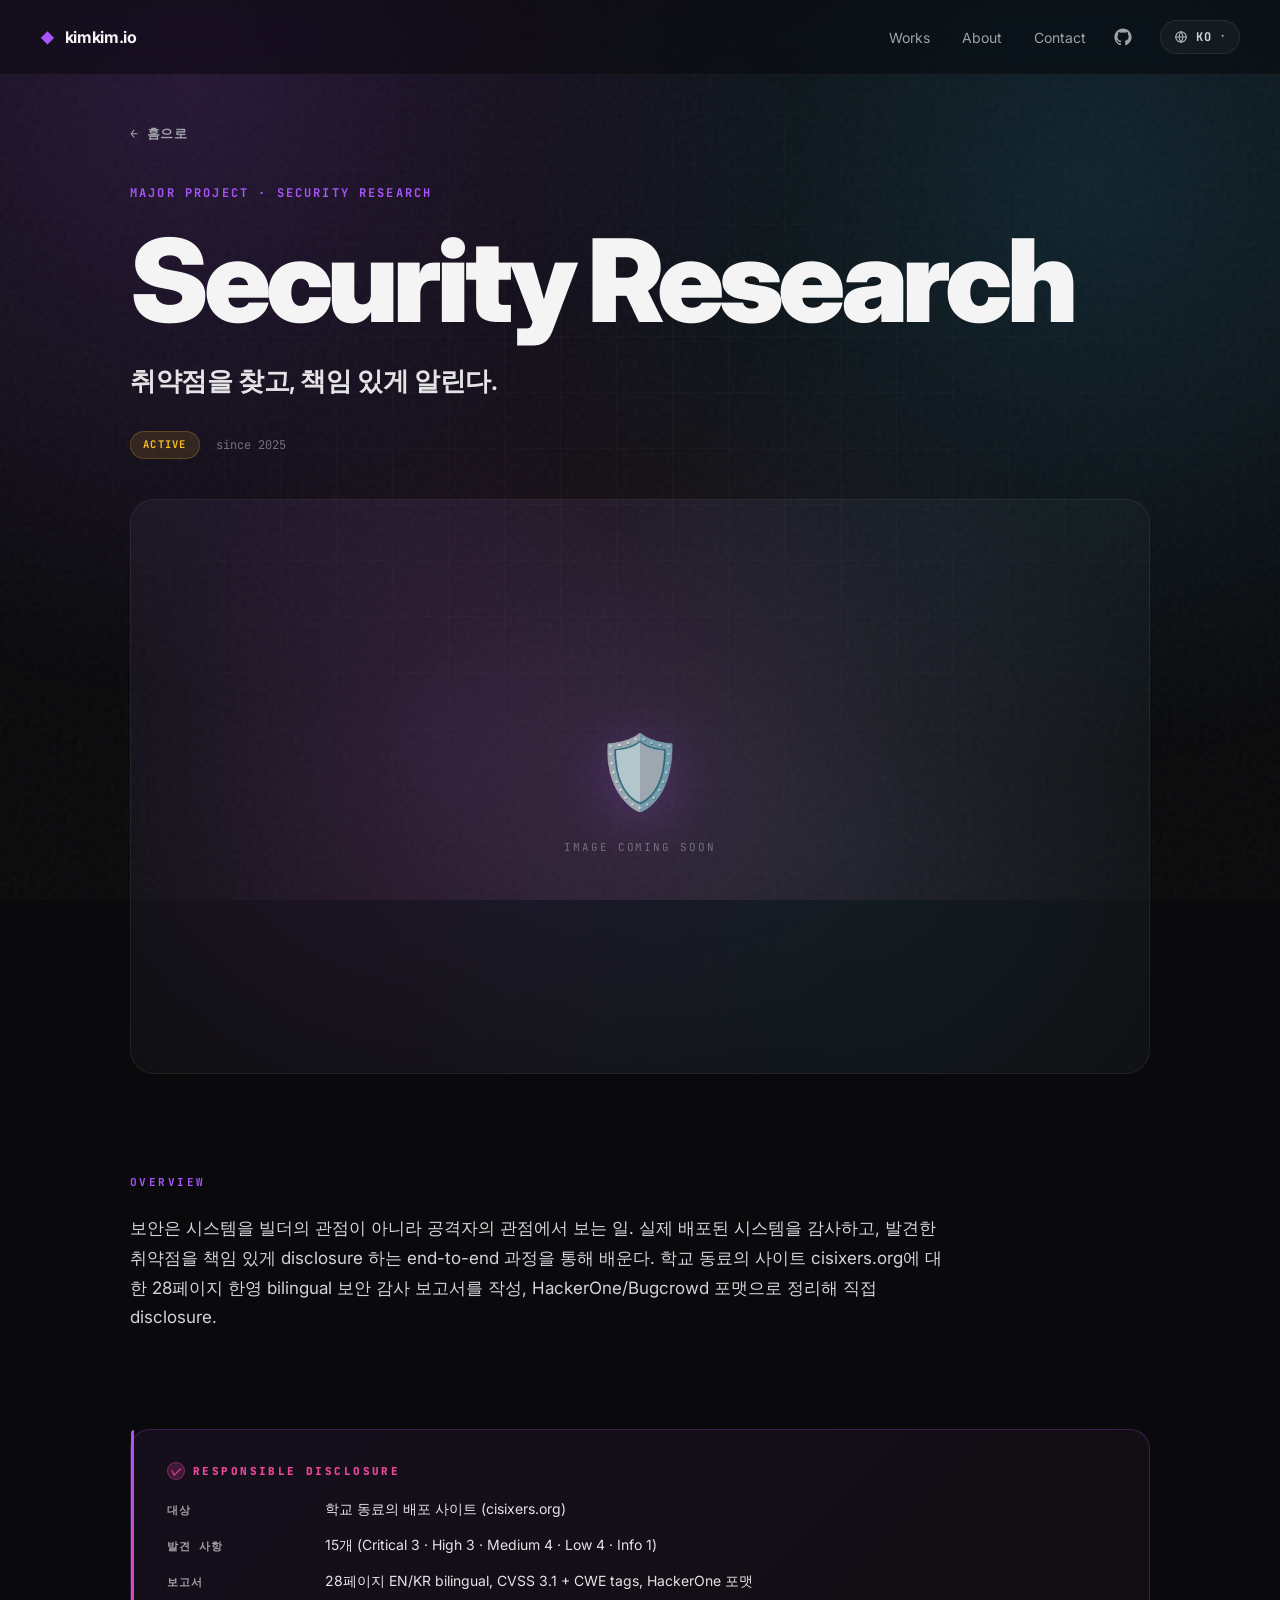
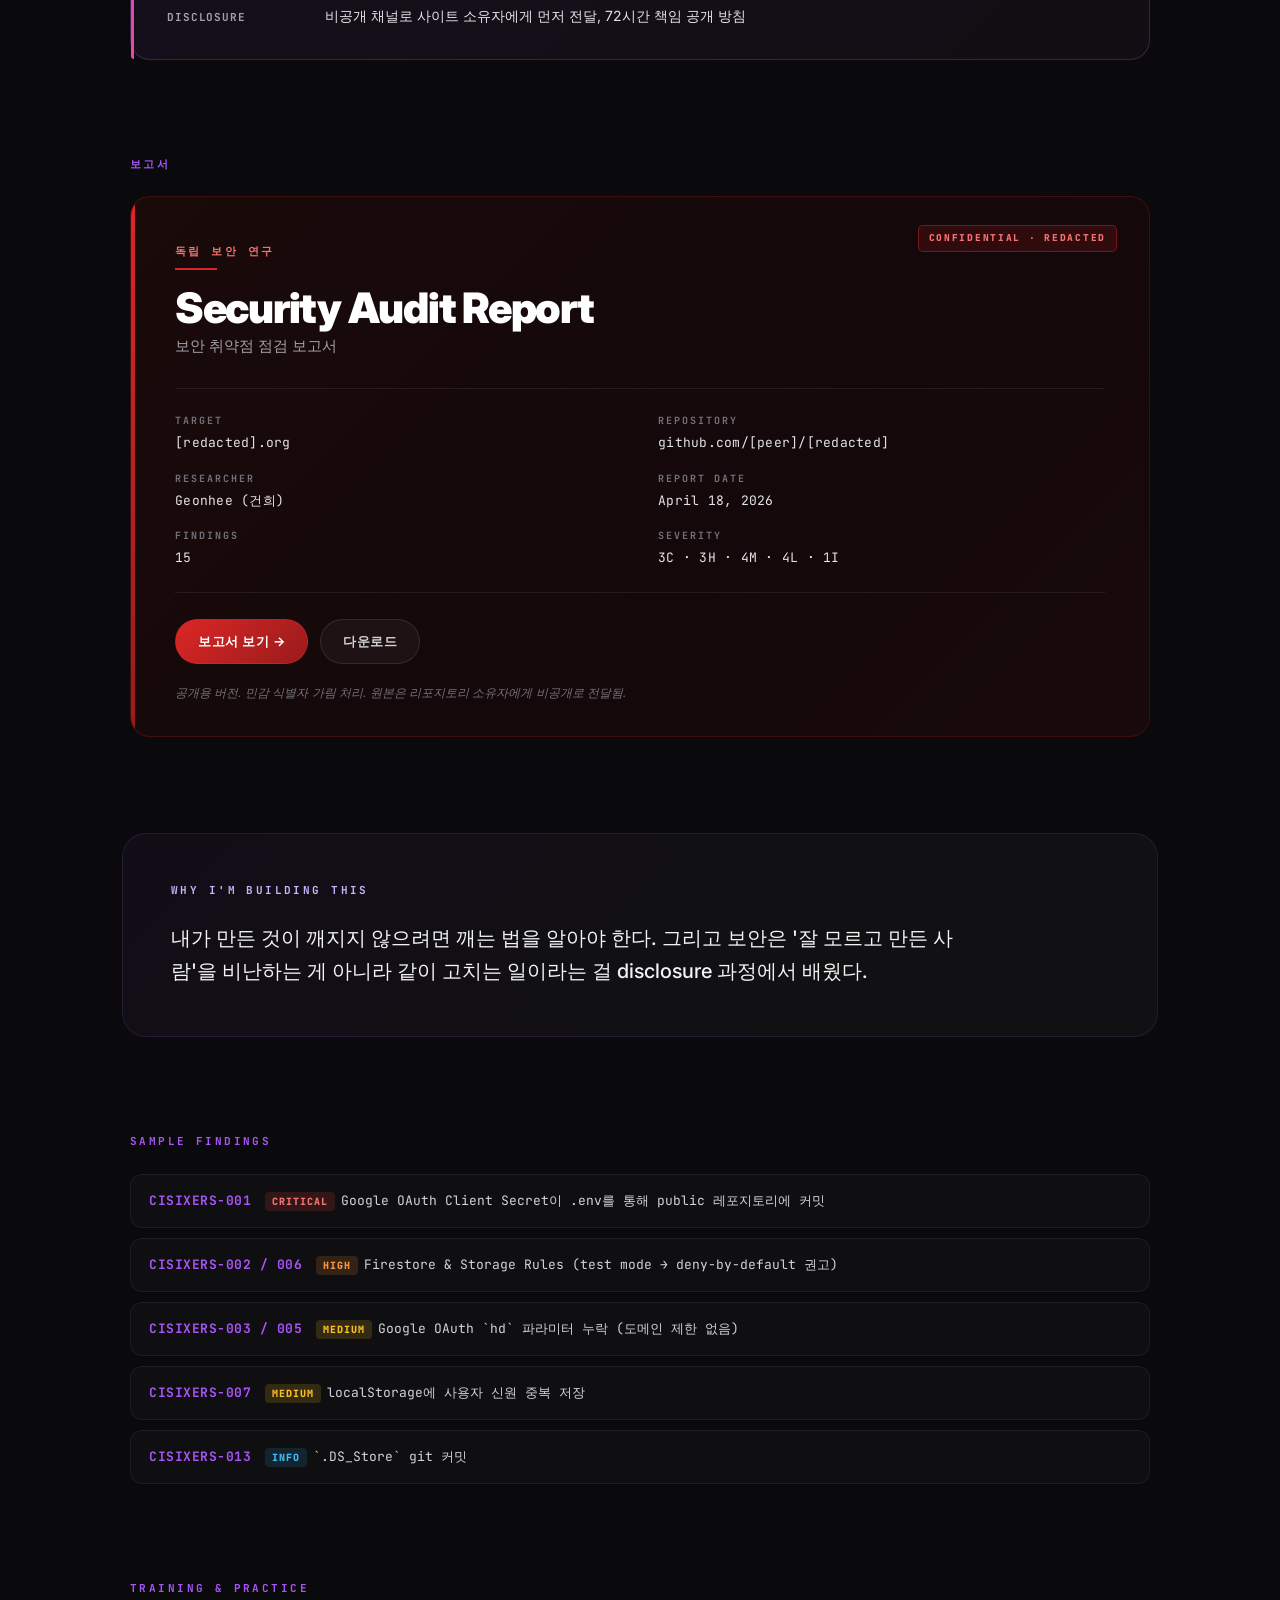
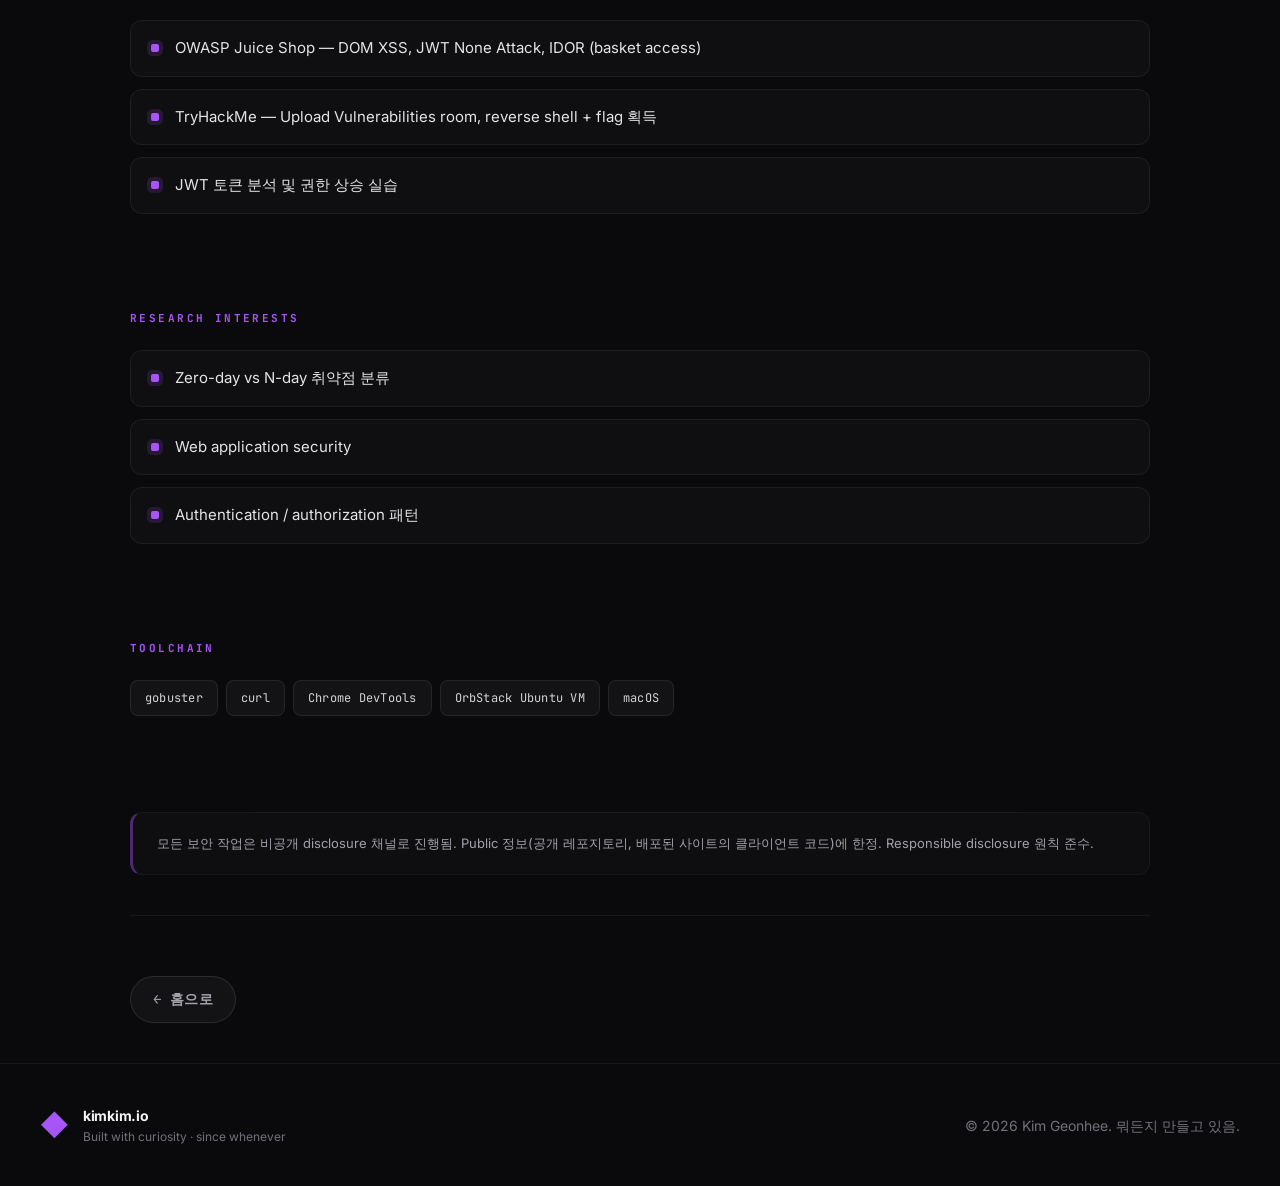
==== commit c46872ea: "feat: ECHO hero 2×2 이미지 그리드 + Cybersecurity PDF 보고서 카드 통합 ECHO hero: - 단일 placeholder → 4셀 2×2 그리드 (" ====
--- a/works/cybersecurity/index.html
+++ b/works/cybersecurity/index.html
@@ -69,6 +69,52 @@
       </div>
     </dl>
   </aside>
+
+  <!-- The Report (PDF card) -->
+  <section class="deep-section">
+    <div class="deep-section-eyebrow" data-i18n="cyber.report.header">보고서</div>
+    <article class="deep-report">
+      <span class="deep-report-confidential" data-i18n="cyber.report.confidential">CONFIDENTIAL · REDACTED</span>
+      <div class="deep-report-eyebrow" data-i18n="cyber.report.eyebrow">독립 보안 연구</div>
+      <h3 class="deep-report-title" data-i18n="cyber.report.title">Security Audit Report</h3>
+      <p class="deep-report-subtitle" data-i18n="cyber.report.subtitle">보안 취약점 점검 보고서</p>
+      <dl class="deep-report-meta">
+        <div>
+          <dt>TARGET</dt>
+          <dd data-i18n="cyber.report.meta.target">[redacted].org</dd>
+        </div>
+        <div>
+          <dt>REPOSITORY</dt>
+          <dd data-i18n="cyber.report.meta.repo">github.com/[peer]/[redacted]</dd>
+        </div>
+        <div>
+          <dt>RESEARCHER</dt>
+          <dd data-i18n="cyber.report.meta.researcher">Geonhee (건희)</dd>
+        </div>
+        <div>
+          <dt>REPORT DATE</dt>
+          <dd data-i18n="cyber.report.meta.date">April 18, 2026</dd>
+        </div>
+        <div>
+          <dt>FINDINGS</dt>
+          <dd data-i18n="cyber.report.meta.findings">15</dd>
+        </div>
+        <div>
+          <dt>SEVERITY</dt>
+          <dd data-i18n="cyber.report.meta.severity">3C · 3H · 4M · 4L · 1I</dd>
+        </div>
+      </dl>
+      <div class="deep-report-actions">
+        <a href="/assets/docs/security-audit-cisixers.pdf" target="_blank" rel="noopener" class="deep-report-btn deep-report-btn-primary">
+          <span data-i18n="cyber.report.btn.view">보고서 보기 →</span>
+        </a>
+        <a href="/assets/docs/security-audit-cisixers.pdf" download class="deep-report-btn deep-report-btn-ghost">
+          <span data-i18n="cyber.report.btn.download">다운로드</span>
+        </a>
+      </div>
+      <p class="deep-report-disclaimer" data-i18n="cyber.report.disclaimer">공개용 버전. 민감 식별자 가림 처리. 원본은 리포지토리 소유자에게 비공개로 전달됨.</p>
+    </article>
+  </section>
 
   <!-- why -->
   <section class="deep-section deep-why">
--- a/styles.css
+++ b/styles.css
@@ -1110,7 +1110,7 @@
   margin-left: 6px;
 }
 
-/* ----- hero visual placeholder ----- */
+/* ----- hero visual (single placeholder OR 2×2 image grid) ----- */
 .deep-hero-visual {
   width: 100%;
   border-radius: 24px;
@@ -1137,6 +1137,199 @@
   font-family: 'JetBrains Mono', monospace;
   letter-spacing: 0.18em;
   text-transform: uppercase;
+}
+
+/* ----- 2×2 hero grid (ECHO) ----- */
+.deep-hero-grid {
+  display: grid;
+  grid-template-columns: 1fr 1fr;
+  gap: 14px;
+  padding: 14px;
+}
+.deep-hero-cell {
+  position: relative;
+  aspect-ratio: 4 / 3;
+  border-radius: 16px;
+  overflow: hidden;
+  background:
+    radial-gradient(circle at 30% 40%, rgba(168, 85, 247, 0.10), transparent 60%),
+    radial-gradient(circle at 70% 60%, rgba(56, 189, 248, 0.06), transparent 60%);
+  border: 1px solid rgba(255,255,255,0.06);
+  display: flex; align-items: center; justify-content: center;
+  flex-direction: column;
+  gap: 10px;
+}
+.deep-hero-cell img {
+  width: 100%; height: 100%;
+  display: block;
+  transition: transform .35s cubic-bezier(.2,.7,.3,1), filter .35s ease;
+}
+.deep-hero-cell-image img { object-fit: contain; padding: 12%; }
+.deep-hero-cell-cover img { object-fit: cover; padding: 0; }
+.deep-hero-cell-image:hover img { transform: scale(1.04); filter: brightness(1.08); }
+.deep-hero-cell-caption {
+  position: absolute;
+  bottom: 12px; right: 12px;
+  padding: 4px 10px;
+  border-radius: 6px;
+  background: rgba(10,10,12,0.72);
+  backdrop-filter: blur(8px);
+  -webkit-backdrop-filter: blur(8px);
+  font-family: 'JetBrains Mono', monospace;
+  font-size: 11px;
+  color: #e4e4e7;
+  letter-spacing: 0.04em;
+}
+.deep-hero-cell-placeholder { background:
+  radial-gradient(circle at 35% 45%, rgba(168, 85, 247, 0.08), transparent 60%),
+  radial-gradient(circle at 70% 55%, rgba(56, 189, 248, 0.05), transparent 60%);
+}
+.deep-hero-cell-emoji {
+  font-size: 42px;
+  opacity: 0.55;
+  filter: drop-shadow(0 4px 14px rgba(168, 85, 247, 0.25));
+}
+.deep-hero-cell-label {
+  font-size: 10px;
+  font-family: 'JetBrains Mono', monospace;
+  color: #71717a;
+  letter-spacing: 0.18em;
+}
+@media (max-width: 768px) {
+  .deep-hero-grid { gap: 10px; padding: 10px; }
+  .deep-hero-cell-emoji { font-size: 32px; }
+  .deep-hero-cell-caption { font-size: 10px; padding: 3px 8px; }
+}
+
+/* ----- security report card (PDF preview) ----- */
+.deep-report {
+  position: relative;
+  padding: 40px 44px 32px;
+  border-radius: 20px;
+  background: linear-gradient(135deg, #1a0a0a 0%, #14080a 60%, #18090c 100%);
+  border: 1px solid rgba(220, 38, 38, 0.20);
+  overflow: hidden;
+}
+.deep-report::before {
+  content: '';
+  position: absolute;
+  top: 0; left: 0; bottom: 0;
+  width: 4px;
+  background: linear-gradient(to bottom, #dc2626, #991b1b);
+}
+.deep-report-confidential {
+  position: absolute;
+  top: 28px; right: 32px;
+  font-family: 'JetBrains Mono', monospace;
+  font-size: 9.5px;
+  font-weight: 800;
+  letter-spacing: 0.18em;
+  padding: 5px 10px;
+  background: rgba(220, 38, 38, 0.14);
+  border: 1px solid rgba(220, 38, 38, 0.42);
+  border-radius: 5px;
+  color: #f87171;
+}
+.deep-report-eyebrow {
+  font-family: 'JetBrains Mono', monospace;
+  font-size: 11px;
+  font-weight: 700;
+  letter-spacing: 0.22em;
+  color: #f87171;
+  margin-bottom: 16px;
+  padding-bottom: 10px;
+  position: relative;
+  display: inline-block;
+}
+.deep-report-eyebrow::after {
+  content: '';
+  position: absolute;
+  left: 0; bottom: 0;
+  width: 42px;
+  height: 2px;
+  background: #dc2626;
+}
+.deep-report-title {
+  font-size: clamp(28px, 4vw, 42px);
+  font-weight: 900;
+  letter-spacing: -0.03em;
+  color: #fff;
+  margin-bottom: 6px;
+  line-height: 1.05;
+}
+.deep-report-subtitle {
+  font-size: 14.5px;
+  color: #a1a1aa;
+  margin-bottom: 32px;
+  line-height: 1.4;
+}
+.deep-report-meta {
+  display: grid;
+  grid-template-columns: 1fr 1fr;
+  gap: 18px 36px;
+  padding: 24px 0;
+  border-top: 1px solid rgba(255,255,255,0.08);
+  border-bottom: 1px solid rgba(255,255,255,0.08);
+  margin-bottom: 26px;
+}
+.deep-report-meta dt {
+  font-family: 'JetBrains Mono', monospace;
+  font-size: 10px;
+  font-weight: 700;
+  letter-spacing: 0.2em;
+  color: #71717a;
+  margin-bottom: 5px;
+}
+.deep-report-meta dd {
+  font-family: 'JetBrains Mono', monospace;
+  font-size: 13px;
+  color: #e4e4e7;
+  letter-spacing: 0.02em;
+}
+.deep-report-actions {
+  display: flex; gap: 12px; flex-wrap: wrap;
+  margin-bottom: 20px;
+}
+.deep-report-btn {
+  display: inline-flex; align-items: center; gap: 8px;
+  padding: 12px 22px;
+  border-radius: 999px;
+  font-size: 13px;
+  font-weight: 700;
+  letter-spacing: 0.04em;
+  transition: transform .2s, background .2s, border-color .2s, box-shadow .2s;
+  cursor: pointer;
+}
+.deep-report-btn-primary {
+  background: linear-gradient(135deg, #dc2626 0%, #991b1b 100%);
+  color: #fff;
+  border: 1px solid rgba(220, 38, 38, 0.42);
+}
+.deep-report-btn-primary:hover {
+  transform: translateY(-2px);
+  box-shadow: 0 14px 30px rgba(220, 38, 38, 0.32);
+}
+.deep-report-btn-ghost {
+  background: rgba(255,255,255,0.04);
+  color: #d4d4d8;
+  border: 1px solid rgba(255,255,255,0.1);
+}
+.deep-report-btn-ghost:hover {
+  background: rgba(255,255,255,0.08);
+  border-color: rgba(255,255,255,0.2);
+  transform: translateY(-2px);
+}
+.deep-report-disclaimer {
+  font-size: 12px;
+  color: #71717a;
+  line-height: 1.6;
+  font-style: italic;
+  margin-top: 4px;
+}
+@media (max-width: 768px) {
+  .deep-report { padding: 28px 24px 24px; }
+  .deep-report-confidential { position: static; display: inline-block; margin-bottom: 16px; }
+  .deep-report-meta { grid-template-columns: 1fr; gap: 16px; padding: 20px 0; }
 }
 
 /* ----- generic section ----- */
